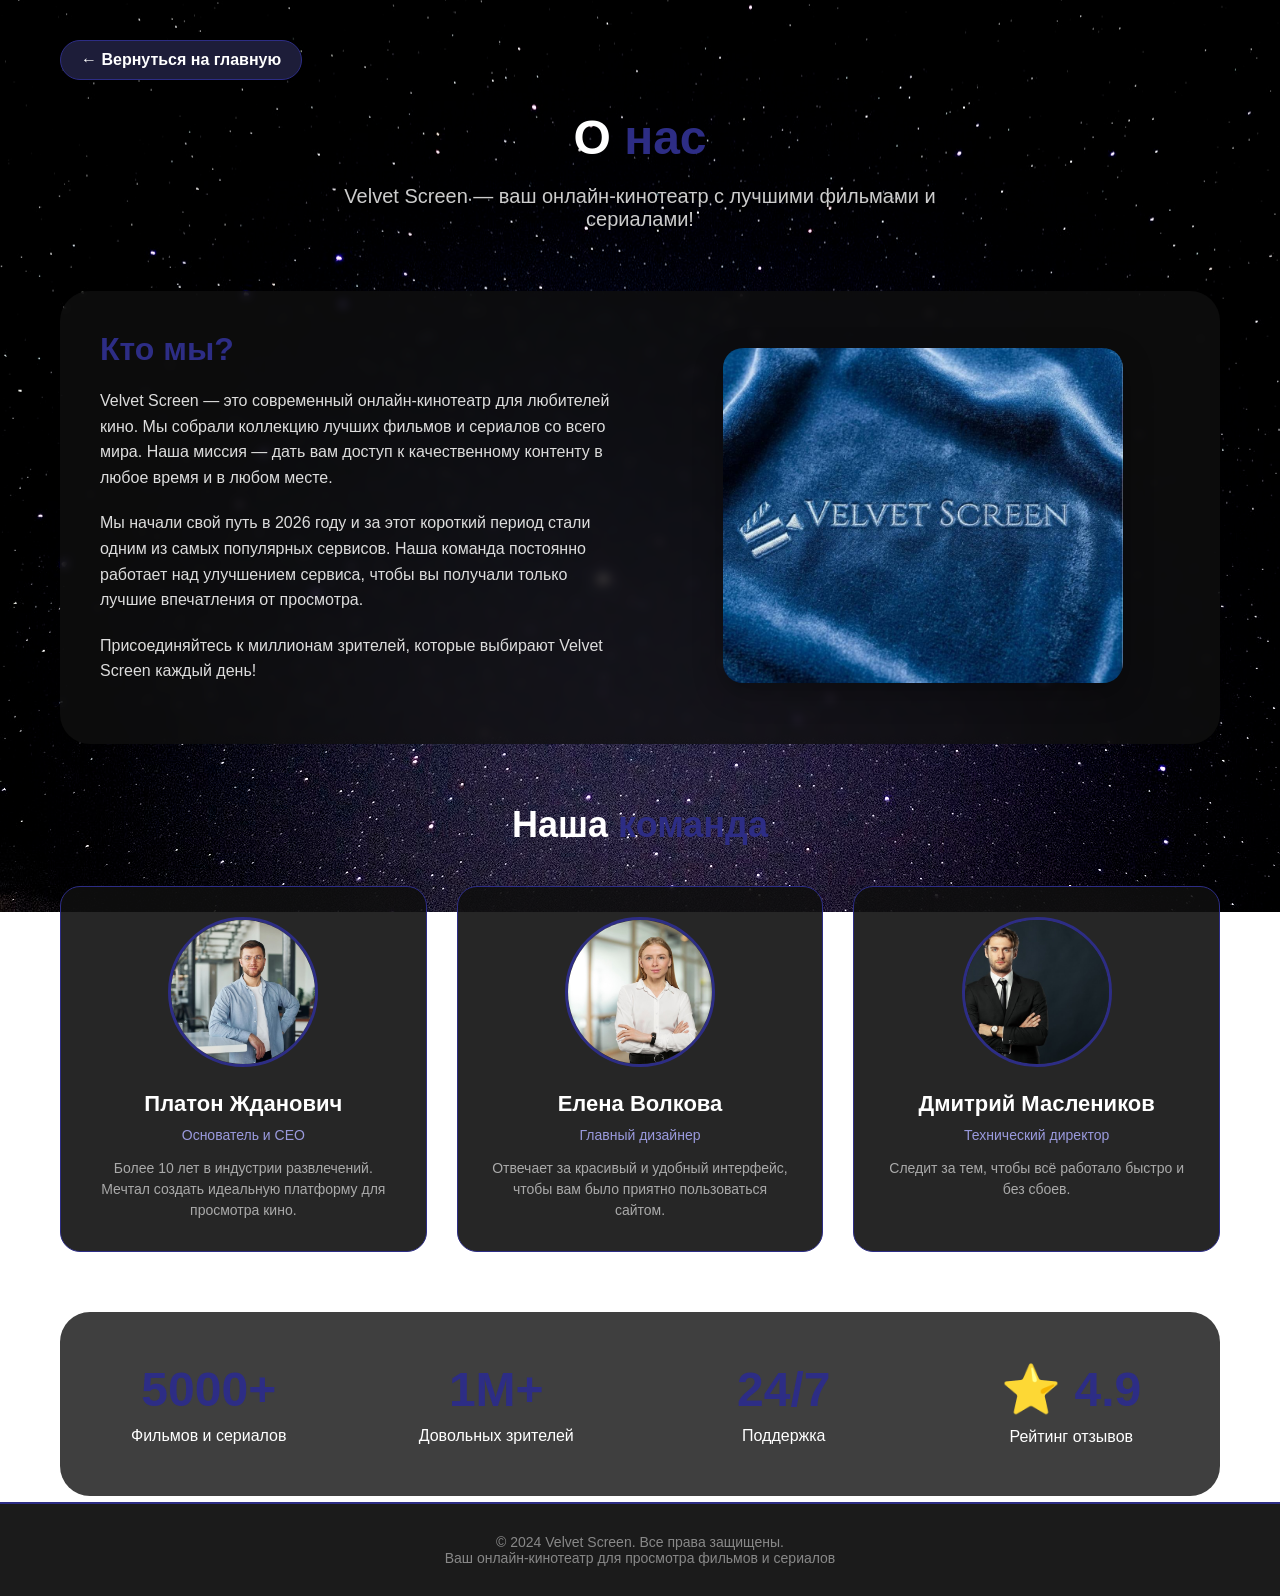
==== about.html @ 23bf70dd "Первый коммит : Online cinema" ====
<!DOCTYPE html>
<html lang="ru">
<head>
    <meta charset="UTF-8">
    <meta name="viewport" content="width=device-width, initial-scale=1.0">
    <title>О нас - Velvet Screen</title>
     <link rel="icon" type="image/jpg" sizes="32x32" href="image/ikonk.jpg">
    <link rel="stylesheet" href=".css/aboutindex2.css">
</head>
<body>
    <div class="container">
        <!-- Кнопка Вернуться на главную -->
        <div class="back-button">
            <a href="V_Screen.html" class="back-btn">← Вернуться на главную</a>
        </div>

        <!-- Hero секция -->
        <div class="hero">
            <h1>О <span>нас</span></h1>
            <p>Velvet Screen — ваш онлайн-кинотеатр с лучшими фильмами и сериалами!</p>
        </div>

        <!-- О нас секция -->
        <div class="about-section">
            <div class="about-text">
                <h2>Кто мы?</h2>
                <p>Velvet Screen — это современный онлайн-кинотеатр для любителей кино. Мы собрали коллекцию лучших фильмов и сериалов со всего мира. Наша миссия — дать вам доступ к качественному контенту в любое время и в любом месте.</p>
                <p>Мы начали свой путь в 2026 году и за этот короткий период стали одним из самых популярных сервисов. Наша команда постоянно работает над улучшением сервиса, чтобы вы получали только лучшие впечатления от просмотра.</p>
                <p>Присоединяйтесь к миллионам зрителей, которые выбирают Velvet Screen каждый день!</p>
            </div>
            <div class="about-image">
                <img src="image/real_logo.jpg" alt="Velvet Screen">
            </div>
        </div>

        <!-- Наша команда -->
        <div class="team-section">
            <h2>Наша <span>команда</span></h2>
            <div class="team-grid">
                <div class="team-card">
                    <img src="image/Employee3.jpg" alt="Основатель">
                    <h3>Платон Жданович</h3>
                    <p>Основатель и CEO</p>
                    <div class="bio">Более 10 лет в индустрии развлечений. Мечтал создать идеальную платформу для просмотра кино.</div>
                </div>
                <div class="team-card">
                    <img src="image/Employee1.jpg" alt="Дизайнер">
                    <h3>Елена Волкова</h3>
                    <p>Главный дизайнер</p>
                    <div class="bio">Отвечает за красивый и удобный интерфейс, чтобы вам было приятно пользоваться сайтом.</div>
                </div>
                <div class="team-card">
                    <img src="image/Employee2.jpg" alt="Разработчик">
                    <h3>Дмитрий Маслеников</h3>
                    <p>Технический директор</p>
                    <div class="bio">Следит за тем, чтобы всё работало быстро и без сбоев.</div>
                </div>
            </div>
        </div>

        <!-- Наши достижения -->
        <div class="stats-section">
            <div class="stat-item">
                <div class="stat-number">5000+</div>
                <div class="stat-label">Фильмов и сериалов</div>
            </div>
            <div class="stat-item">
                <div class="stat-number">1M+</div>
                <div class="stat-label">Довольных зрителей</div>
            </div>
            <div class="stat-item">
                <div class="stat-number">24/7</div>
                <div class="stat-label">Поддержка</div>
            </div>
            <div class="stat-item">
                <div class="stat-number">⭐ 4.9</div>
                <div class="stat-label">Рейтинг отзывов</div>
            </div>
        </div>
    </div>

    <footer>
        <p>&copy; 2024 Velvet Screen. Все права защищены.</p>
        <p>Ваш онлайн-кинотеатр для просмотра фильмов и сериалов</p>
    </footer>
</body>
</html>
---- .css/aboutindex2.css ----
* {
  margin: 0;
  padding: 0;
  box-sizing: border-box;
}

body {
  font-family: Arial, sans-serif;
  background-image: url("stars.jpg");
  background-size: cover;
  background-position: center;
  background-attachment: fixed;
  background-repeat: no-repeat;
  position: relative;
  min-height: 100%;
}

.container {
  max-width: 1200px;
  margin: 0 auto;
  padding: 40px 20px;
}

.back-button {
  margin-bottom: 30px;
}

.back-btn {
  display: inline-flex;
  align-items: center;
  gap: 8px;
  background: rgb(29, 29, 57);
  color: white;
  text-decoration: none;
  padding: 10px 20px;
  border-radius: 30px;
  font-size: 16px;
  font-weight: bold;
  transition: all 0.3s ease;
  border: 1px solid rgb(45, 45, 133);
}
.back-btn:hover {
  background: rgb(45, 45, 133);
  transform: translateX(-5px);
}

.hero {
  text-align: center;
  margin-bottom: 60px;
}
.hero h1 {
  font-size: 48px;
  color: white;
  margin-bottom: 20px;
}
.hero h1 span {
  color: rgb(45, 45, 133);
}
.hero p {
  font-size: 20px;
  color: #ccc;
  max-width: 700px;
  margin: 0 auto;
}

.about-section {
  display: flex;
  gap: 50px;
  align-items: center;
  margin-bottom: 60px;
  background: rgba(15, 15, 15, 0.8);
  border-radius: 30px;
  padding: 40px;
  backdrop-filter: blur(5px);
}

.about-text {
  flex: 1;
}
.about-text h2 {
  color: rgb(45, 45, 133);
  font-size: 32px;
  margin-bottom: 20px;
}
.about-text p {
  color: #ddd;
  font-size: 16px;
  line-height: 1.6;
  margin-bottom: 20px;
}

.about-image {
  flex: 1;
  text-align: center;
}
.about-image img {
  width: 100%;
  max-width: 400px;
  border-radius: 20px;
  box-shadow: 0 10px 30px rgba(0, 0, 0, 0.3);
  transition: all 0.3s ease;
}
.about-image img:hover {
  transform: scale(1.02);
}

.team-section {
  text-align: center;
  margin-bottom: 60px;
}
.team-section h2 {
  color: white;
  font-size: 36px;
  margin-bottom: 40px;
}
.team-section h2 span {
  color: rgb(45, 45, 133);
}

.team-grid {
  display: grid;
  grid-template-columns: repeat(auto-fit, minmax(250px, 1fr));
  gap: 30px;
}

.team-card {
  background: rgba(15, 15, 15, 0.9);
  border-radius: 20px;
  padding: 30px;
  text-align: center;
  transition: all 0.3s ease;
  border: 1px solid rgb(45, 45, 133);
}
.team-card:hover {
  transform: translateY(-10px);
  box-shadow: 0 15px 30px rgba(45, 45, 133, 0.5);
  border-color: rgb(45, 45, 133);
}
.team-card img {
  width: 150px;
  height: 150px;
  border-radius: 100%;
  -o-object-fit: cover;
     object-fit: cover;
  margin-bottom: 20px;
  border: 3px solid rgb(45, 45, 133);
}
.team-card h3 {
  color: white;
  font-size: 22px;
  margin-bottom: 10px;
}
.team-card p {
  color: rgb(154, 154, 221);
  font-size: 14px;
  margin-bottom: 15px;
}
.team-card .bio {
  color: #aaa;
  font-size: 14px;
  line-height: 1.5;
}

.stats-section {
  display: flex;
  justify-content: space-around;
  flex-wrap: wrap;
  gap: 30px;
  margin-bottom: 60px;
  background: rgba(15, 15, 15, 0.8);
  border-radius: 30px;
  padding: 50px 20px;
}

.stat-item {
  text-align: center;
  flex: 1;
  min-width: 150px;
}

.stat-number {
  font-size: 48px;
  font-weight: bold;
  color: rgb(45, 45, 133);
}

.stat-label {
  color: white;
  font-size: 16px;
  margin-top: 10px;
}

footer {
  background: rgba(15, 15, 15, 0.95);
  padding: 30px;
  text-align: center;
  border-top: 2px solid rgb(45, 45, 133);
  clear: both;
  width: 100%;
  position: absolute;
  bottom: 0;
  width: 100%;
}
footer p {
  color: #888;
  font-size: 14px;
}

@media (max-width: 768px) {
  .about-section {
    flex-direction: column;
    padding: 25px;
  }
  .hero h1 {
    font-size: 32px;
  }
  .stats-section {
    flex-direction: column;
    align-items: center;
  }
  .stat-item {
    width: 100%;
    margin-bottom: 20px;
  }
}/*# sourceMappingURL=aboutindex2.css.map */
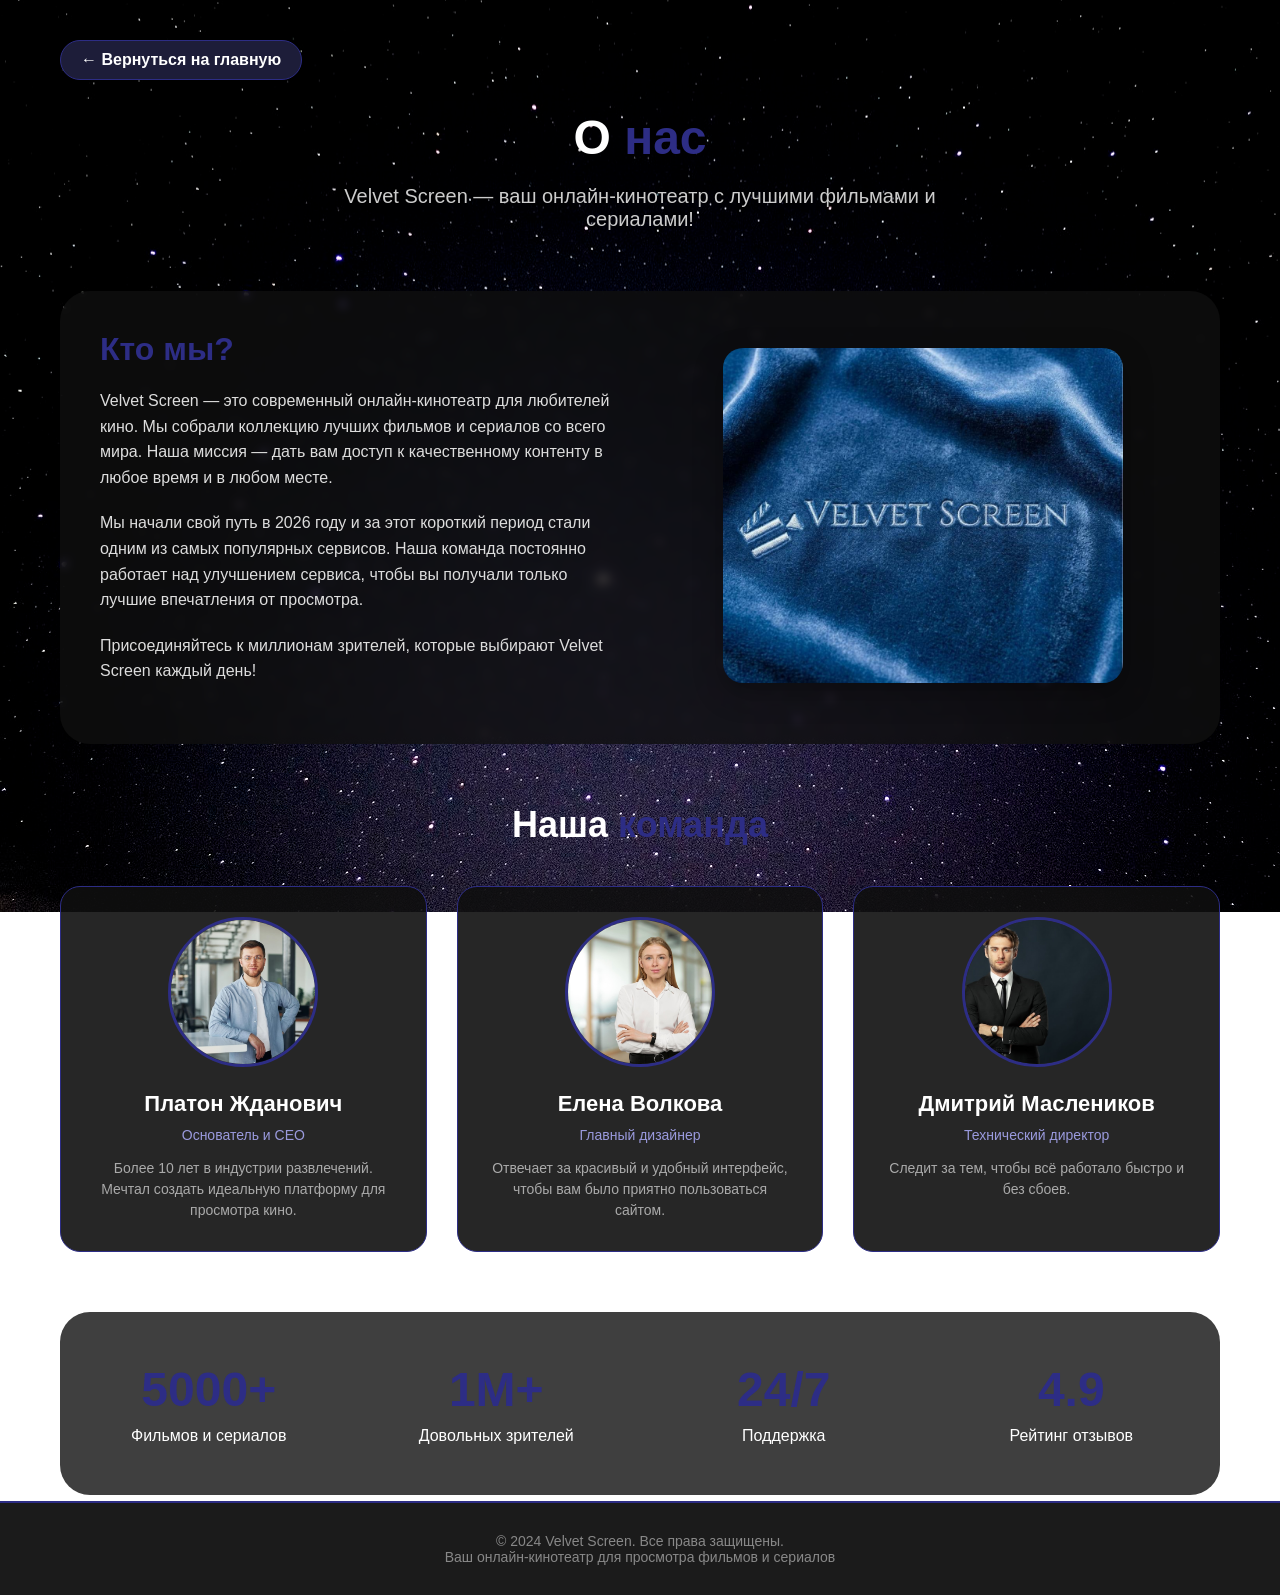
==== commit 5bed6459: "Update about.html" ====
--- a/about.html
+++ b/about.html
@@ -73,7 +73,7 @@
                 <div class="stat-label">Поддержка</div>
             </div>
             <div class="stat-item">
-                <div class="stat-number">⭐ 4.9</div>
+                <div class="stat-number"> 4.9</div>
                 <div class="stat-label">Рейтинг отзывов</div>
             </div>
         </div>
@@ -84,4 +84,4 @@
         <p>Ваш онлайн-кинотеатр для просмотра фильмов и сериалов</p>
     </footer>
 </body>
-</html>+</html>
